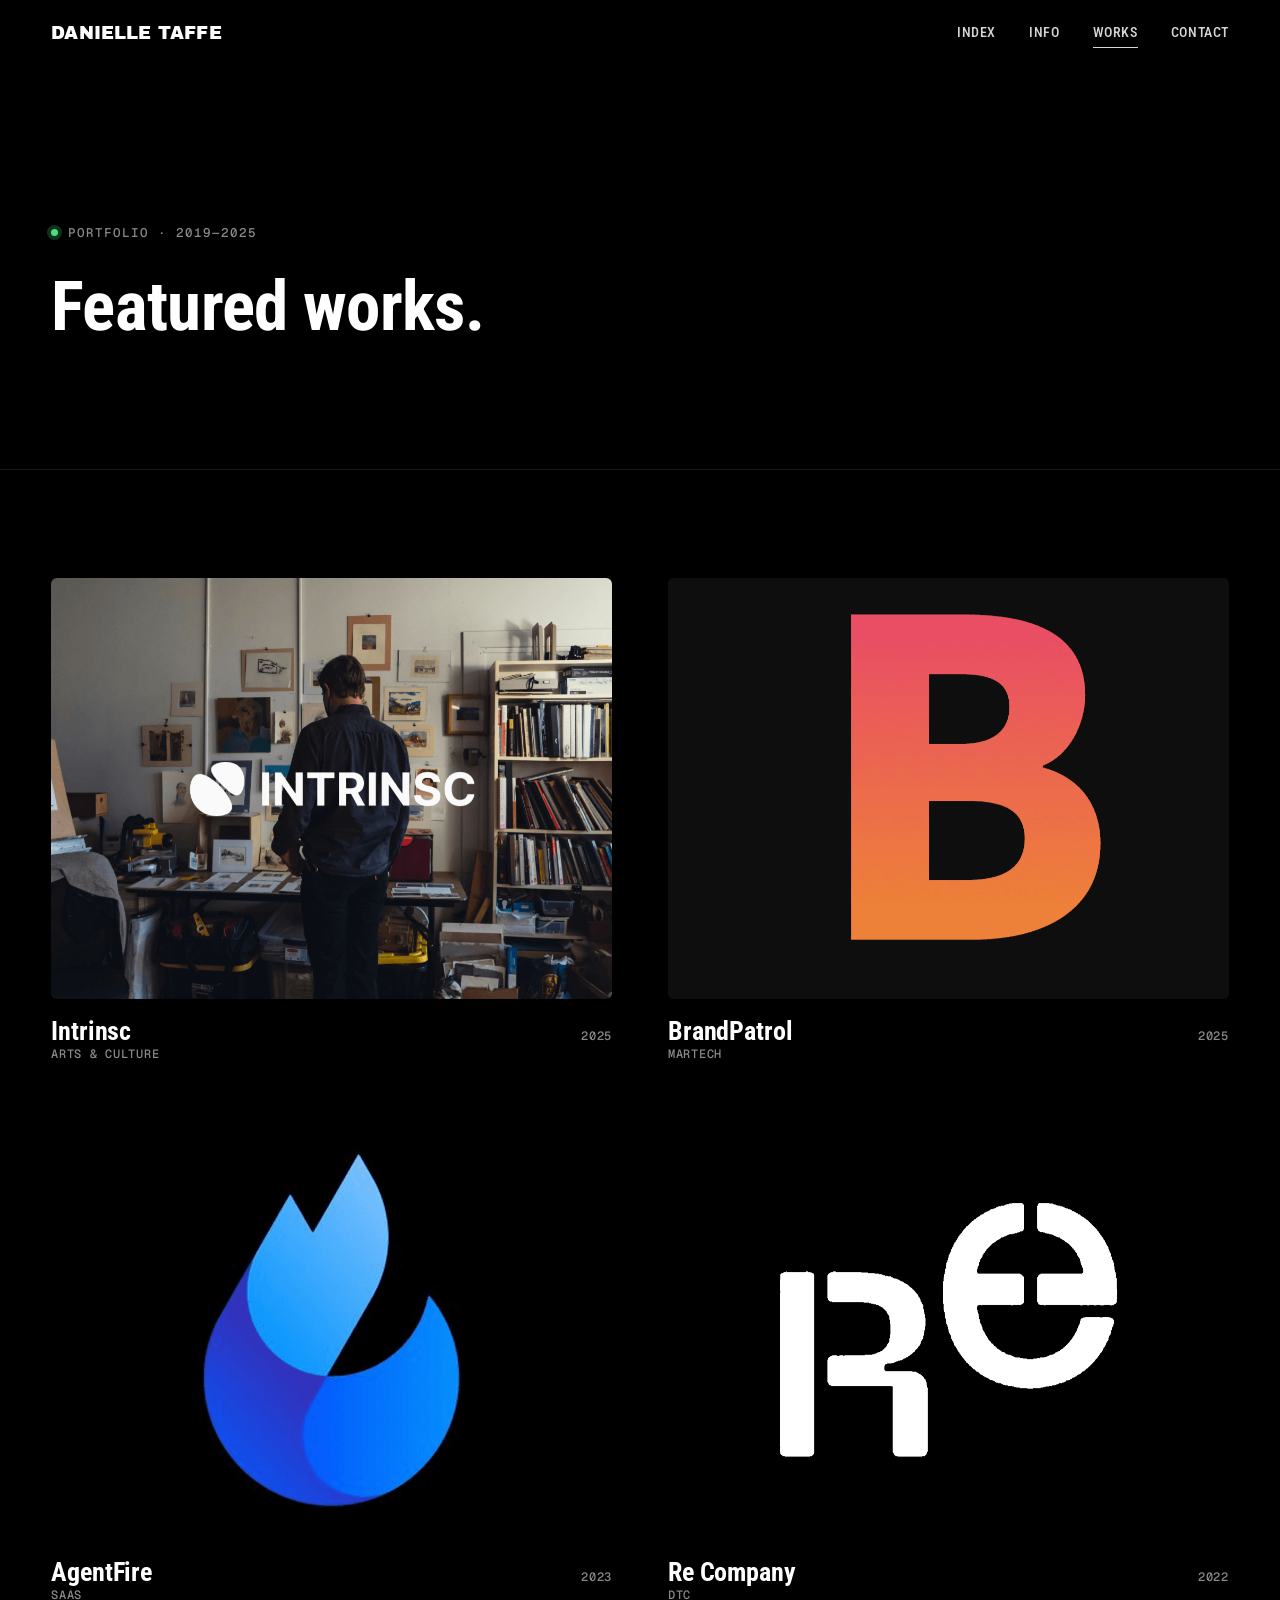
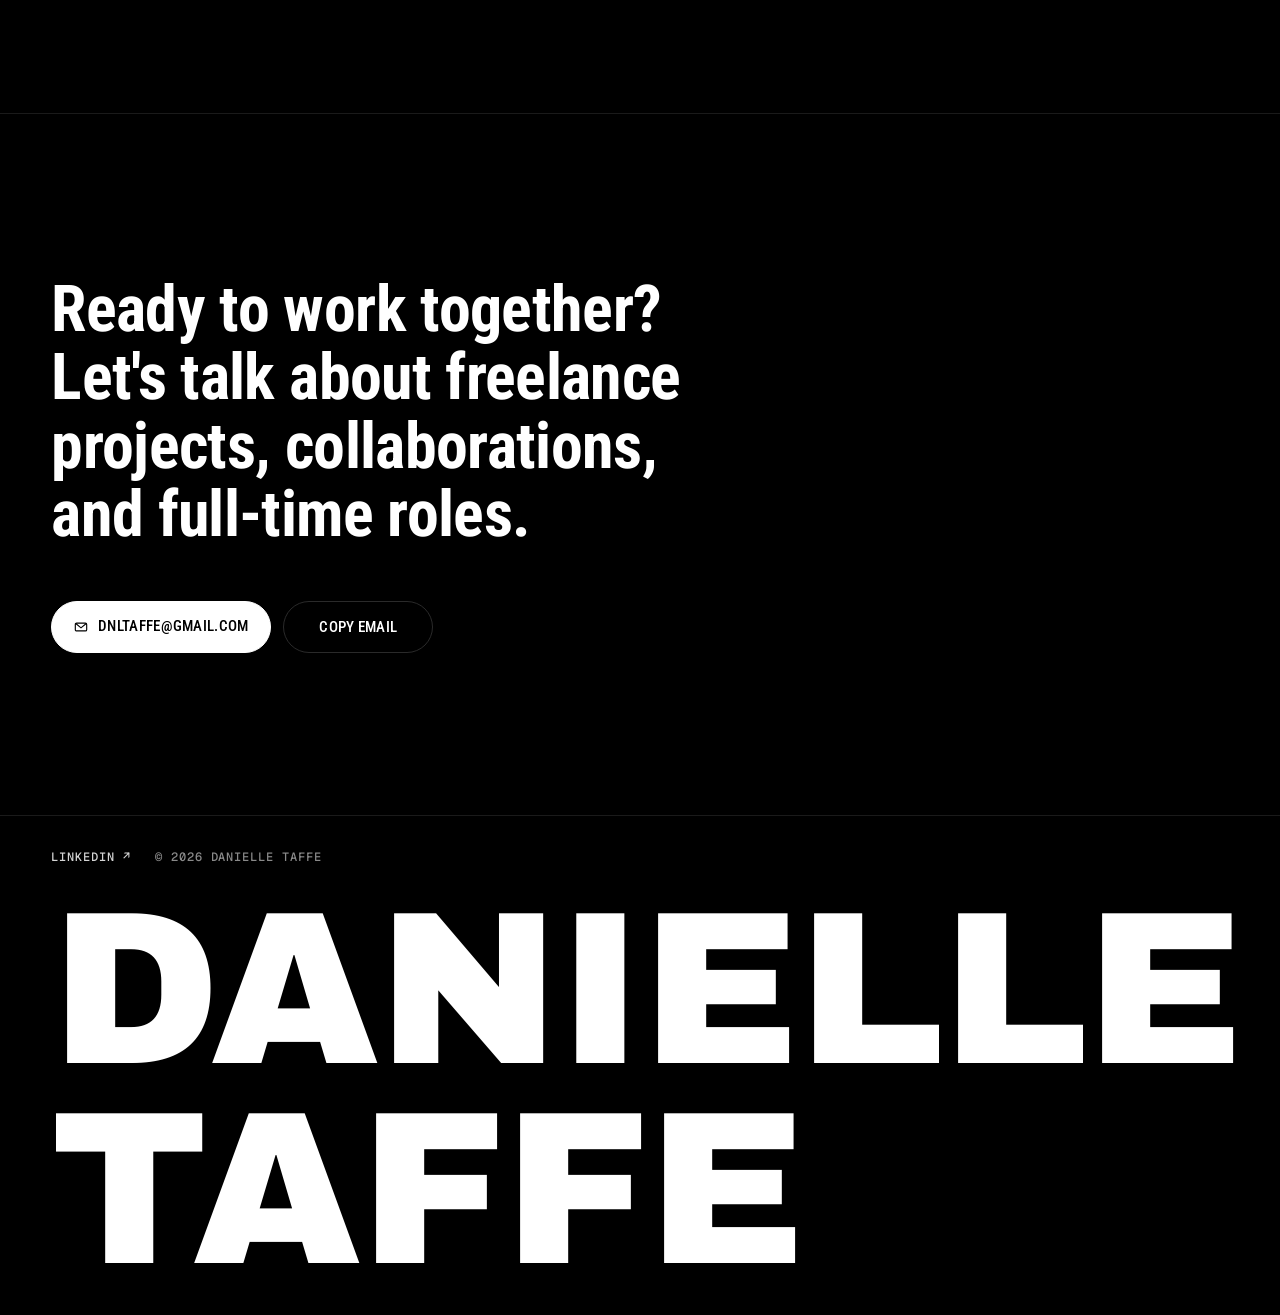
==== works.html @ b40d3409 "Add files via upload" ====
<!doctype html>
<html lang="en">
<head>
<meta charset="utf-8" />
<meta name="viewport" content="width=device-width, initial-scale=1" />
<title>Works — Danielle Taffe</title>
<meta name="description" content="Selected works by Danielle Taffe — Brand & Creative Strategist." />
<link rel="preconnect" href="https://fonts.googleapis.com" />
<link rel="preconnect" href="https://fonts.gstatic.com" crossorigin />
<link href="https://fonts.googleapis.com/css2?family=Archivo+Black&family=Roboto+Condensed:ital,wght@0,400;0,500;0,700;1,400;1,700&family=Geist+Mono:wght@400;500&display=swap" rel="stylesheet" />
<link rel="stylesheet" href="styles.css" />
</head>
<body data-screen-label="Works">

<header class="site-header">
  <div class="container nav">
    <div class="wordmark"><a href="index.html">Danielle taffe</a></div>
    <nav class="nav-links" aria-label="Primary">
      <a href="index.html">Index</a>
      <a href="info.html">Info</a>
      <a href="works.html">Works</a>
      <a href="mailto:dnltaffe@gmail.com">Contact</a>
    </nav>
  </div>
</header>

<main>
  <section class="hero">
    <div class="container">
      <p class="eyebrow reveal"><span class="dot"></span> Portfolio · 2019—2025</p>
      <h1 class="reveal" data-delay="1">Featured works.</h1>
    </div>
  </section>

  <section class="section">
    <div class="container">
      <div class="projects two-up">
        <a class="project reveal" href="works/intrinsc.html">
          <div class="project__media">
            <img src="assets/intrinsc-hero.png" alt="Intrinsc" loading="lazy" />
            <span class="project__view">View project
              <svg viewBox="0 0 12 12" fill="none" stroke="currentColor" stroke-width="1.5"><path d="M2 10L10 2M4 2h6v6"/></svg>
            </span>
          </div>
          <div class="project__meta">
            <div>
              <div class="project__title">Intrinsc</div>
              <div class="project__tag">Arts & Culture</div>
            </div>
            <div class="project__year">2025</div>
          </div>
        </a>

        <a class="project reveal" data-delay="1" href="works/brandpatrol.html">
          <div class="project__media">
            <img src="assets/brandpatrol-thumb.png" alt="BrandPatrol" loading="lazy" />
            <span class="project__view">View project
              <svg viewBox="0 0 12 12" fill="none" stroke="currentColor" stroke-width="1.5"><path d="M2 10L10 2M4 2h6v6"/></svg>
            </span>
          </div>
          <div class="project__meta">
            <div>
              <div class="project__title">BrandPatrol</div>
              <div class="project__tag">Martech</div>
            </div>
            <div class="project__year">2025</div>
          </div>
        </a>

        <a class="project reveal" data-delay="2" href="works/agentfire.html">
          <div class="project__media">
            <img src="assets/agentfire-thumb.png" alt="AgentFire" loading="lazy" />
            <span class="project__view">View project
              <svg viewBox="0 0 12 12" fill="none" stroke="currentColor" stroke-width="1.5"><path d="M2 10L10 2M4 2h6v6"/></svg>
            </span>
          </div>
          <div class="project__meta">
            <div>
              <div class="project__title">AgentFire</div>
              <div class="project__tag">SaaS</div>
            </div>
            <div class="project__year">2023</div>
          </div>
        </a>

        <a class="project reveal" data-delay="3" href="works/re-company.html">
          <div class="project__media">
            <img src="assets/recompany-thumb.png" alt="Re Company" loading="lazy" />
            <span class="project__view">View project
              <svg viewBox="0 0 12 12" fill="none" stroke="currentColor" stroke-width="1.5"><path d="M2 10L10 2M4 2h6v6"/></svg>
            </span>
          </div>
          <div class="project__meta">
            <div>
              <div class="project__title">Re Company</div>
              <div class="project__tag">DTC</div>
            </div>
            <div class="project__year">2022</div>
          </div>
        </a>
      </div>
    </div>
  </section>

  <section class="contact">
    <div class="container">
      <h2 class="reveal">Ready to work together? Let's talk about freelance projects, collaborations, and full-time roles.</h2>
      <div class="contact-actions reveal" data-delay="1">
        <a href="mailto:dnltaffe@gmail.com" class="btn">
          <svg class="icon-mail" viewBox="0 0 16 16" fill="none" stroke="currentColor" stroke-width="1.3"><rect x="1.5" y="3.5" width="13" height="9" rx="1.5"/><path d="M2 4l6 5 6-5"/></svg>
          dnltaffe@gmail.com
        </a>
        <button class="btn btn--ghost copy-btn" data-copy-email="dnltaffe@gmail.com" type="button">
          <span class="label-default">Copy email</span>
          <span class="label-copied">Copied ✓</span>
        </button>
      </div>
    </div>
  </section>
</main>

<footer class="site-footer">
  <div class="container">
    <div class="footer-inner">
      <div class="footer-meta">
        <a href="https://www.linkedin.com/in/danielletaffe/" target="_blank" rel="noopener">LinkedIn ↗</a>
        <span>© 2026 Danielle Taffe</span>
      </div>
    </div>
    <div class="wordmark-lg">Danielle taffe</div>
  </div>
</footer>

<script src="main.js"></script>
</body>
</html>
---- styles.css ----
/* ============================================================
   Danielle Taffe — Portfolio
   Dark theme · Roboto Condensed · Archivo Black wordmark
   ============================================================ */
:root {
  /* Color */
  --bg:        #000;
  --bg-2:      #0e0e0e;
  --bg-3:      #161616;
  --fg:        #ffffff;
  --fg-2:      #d5d5d5;
  --muted:     #8a8a8a;
  --rule:      #2a2a2a;
  --rule-soft: #1a1a1a;
  --inverse:   #000;
  --invbg:     #fff;
  --accent-green: #4ade80;

  /* Type */
  --display: "Archivo Black", "Helvetica Neue", Arial, sans-serif;
  --sans:    "Roboto Condensed", ui-sans-serif, system-ui, -apple-system, "Helvetica Neue", Arial, sans-serif;
  --mono:    "Geist Mono", ui-monospace, "SF Mono", Menlo, monospace;

  /* Sizing */
  --container: 1320px;
  --pad-x: clamp(20px, 4vw, 56px);
  --gap-row: clamp(80px, 12vh, 180px);

  /* Motion */
  --ease:     cubic-bezier(.2,.7,.2,1);
  --ease-out: cubic-bezier(.16,1,.3,1);
}

* { box-sizing: border-box; }
html, body { margin: 0; padding: 0; }
html { -webkit-text-size-adjust: 100%; scroll-behavior: smooth; }

body {
  background: var(--bg);
  color: var(--fg);
  font-family: var(--sans);
  font-size: 17px;
  font-weight: 400;
  line-height: 1.55;
  letter-spacing: 0.005em;
  -webkit-font-smoothing: antialiased;
  text-rendering: optimizeLegibility;
}

img, video { max-width: 100%; height: auto; display: block; }
a { color: inherit; text-decoration: none; }

::selection { background: var(--fg); color: var(--bg); }

.container {
  width: 100%;
  max-width: var(--container);
  margin: 0 auto;
  padding-inline: var(--pad-x);
}

/* ============================================================
   Header
   ============================================================ */
.site-header {
  position: sticky;
  top: 0;
  z-index: 50;
  background: color-mix(in oklab, var(--bg) 88%, transparent);
  backdrop-filter: saturate(140%) blur(14px);
  -webkit-backdrop-filter: saturate(140%) blur(14px);
  border-bottom: 1px solid transparent;
  transition: border-color .3s var(--ease);
}
.site-header.scrolled { border-bottom-color: var(--rule); }

.nav {
  display: flex;
  align-items: center;
  justify-content: space-between;
  padding-block: 18px;
}
.wordmark {
  font-family: var(--display);
  font-weight: 400; /* Archivo Black is single-weight, already heavy */
  font-size: clamp(15px, 1.5vw, 18px);
  letter-spacing: 0.01em;
  line-height: 1;
  text-transform: uppercase;
}
.wordmark a { display: inline-block; transition: opacity .25s var(--ease); }
.wordmark a:hover { opacity: .65; }

.nav-links {
  display: flex;
  gap: clamp(18px, 2.6vw, 36px);
  font-family: var(--sans);
  font-size: 14px;
  font-weight: 500;
  letter-spacing: 0.04em;
  text-transform: uppercase;
}
.nav-links a {
  position: relative;
  padding-block: 4px;
  color: var(--fg-2);
  transition: color .25s var(--ease);
}
.nav-links a::after {
  content: "";
  position: absolute;
  left: 0; right: 0; bottom: 0;
  height: 1px;
  background: currentColor;
  transform: scaleX(0);
  transform-origin: left;
  transition: transform .35s var(--ease-out);
}
.nav-links a:hover { color: var(--fg); }
.nav-links a:hover::after,
.nav-links a.is-active::after { transform: scaleX(1); }

/* ============================================================
   Type — headings system (all Roboto Condensed bold)
   ============================================================ */
h1, h2, h3, h4, h5, h6 {
  font-family: var(--sans);
  font-weight: 700;
  line-height: 1.08;
  letter-spacing: -0.005em;
  margin: 0;
  color: var(--fg);
  text-wrap: balance;
}
em { font-style: italic; color: var(--fg-2); }
strong { font-weight: 700; color: var(--fg); }

/* ============================================================
   Hero
   ============================================================ */
.hero {
  padding-top: clamp(80px, 16vh, 180px);
  padding-bottom: clamp(80px, 14vh, 160px);
}
.hero h1 {
  font-size: clamp(40px, 5.4vw, 72px);
  font-weight: 700;
  line-height: 1.05;
  letter-spacing: -0.01em;
  max-width: 22ch;
}

.hero .eyebrow {
  display: inline-flex;
  align-items: center;
  gap: 10px;
  font-family: var(--mono);
  font-size: 12.5px;
  font-weight: 500;
  letter-spacing: 0.08em;
  text-transform: uppercase;
  color: var(--muted);
  margin-bottom: 28px;
}
.eyebrow .dot {
  width: 7px; height: 7px;
  border-radius: 999px;
  background: var(--accent-green);
  box-shadow: 0 0 0 4px color-mix(in oklab, var(--accent-green) 22%, transparent);
}

/* ============================================================
   Section heading
   ============================================================ */
.section { padding-block: var(--gap-row); border-top: 1px solid var(--rule-soft); }
.section:first-of-type { border-top: 0; }

.section-head {
  display: grid;
  grid-template-columns: 1fr;
  gap: 18px;
  margin-bottom: clamp(40px, 6vh, 72px);
}
@media (min-width: 820px) {
  .section-head { grid-template-columns: 1fr 2fr; align-items: end; }
}
.section-label {
  font-family: var(--mono);
  font-size: 12.5px;
  font-weight: 500;
  letter-spacing: 0.08em;
  text-transform: uppercase;
  color: var(--muted);
}
.section-title {
  font-size: clamp(32px, 4vw, 48px);
  font-weight: 700;
  line-height: 1.08;
  letter-spacing: -0.01em;
}

/* ============================================================
   Project list
   ============================================================ */
.projects { display: grid; grid-template-columns: 1fr; gap: clamp(32px, 5vw, 56px); }
@media (min-width: 720px) {
  .projects.two-up { grid-template-columns: 1fr 1fr; }
}

.project {
  display: block;
  position: relative;
}
.project__media {
  position: relative;
  overflow: hidden;
  background: var(--bg-2);
  border-radius: 6px;
  aspect-ratio: 4/3;
}
.project__media img,
.project__media video {
  width: 100%;
  height: 100%;
  object-fit: cover;
  transition: transform 1.1s var(--ease-out), filter .6s var(--ease);
  will-change: transform;
}
.project:hover .project__media img,
.project:hover .project__media video { transform: scale(1.035); }

.project__meta {
  display: flex;
  align-items: baseline;
  justify-content: space-between;
  gap: 16px;
  margin-top: 18px;
  font-size: 15px;
  color: var(--fg-2);
}
.project__title {
  font-family: var(--sans);
  font-weight: 700;
  font-size: clamp(22px, 2vw, 26px);
  letter-spacing: -0.005em;
  color: var(--fg);
  line-height: 1.1;
}
.project__tag, .project__year {
  font-family: var(--mono);
  font-size: 12px;
  font-weight: 500;
  letter-spacing: 0.06em;
  text-transform: uppercase;
  color: var(--muted);
}
.project__tags { display: flex; gap: 14px; }

.project__view {
  position: absolute;
  inset: auto auto 16px 16px;
  display: inline-flex;
  align-items: center;
  gap: 8px;
  padding: 8px 14px;
  background: color-mix(in oklab, var(--fg) 92%, transparent);
  color: var(--bg);
  backdrop-filter: blur(8px);
  border-radius: 999px;
  font-family: var(--mono);
  font-size: 11.5px;
  font-weight: 500;
  letter-spacing: 0.08em;
  text-transform: uppercase;
  transform: translateY(8px);
  opacity: 0;
  transition: transform .5s var(--ease-out), opacity .35s var(--ease);
}
.project:hover .project__view { transform: translateY(0); opacity: 1; }
.project__view svg { width: 11px; height: 11px; }

/* ============================================================
   About / Info
   ============================================================ */
.about-grid {
  display: grid;
  grid-template-columns: 1fr;
  gap: clamp(40px, 6vw, 72px);
  align-items: start;
}
@media (min-width: 940px) {
  .about-grid { grid-template-columns: 1.15fr 1fr; }
}
.about-copy p {
  font-family: var(--sans);
  font-weight: 400;
  font-size: clamp(18px, 1.6vw, 22px);
  line-height: 1.5;
  letter-spacing: 0;
  margin: 0 0 1.2em;
  color: var(--fg-2);
  text-wrap: pretty;
  max-width: 38ch;
}
.about-copy p:last-child { margin-bottom: 0; }

.about-media { display: grid; gap: 16px; }
.about-media img {
  width: 100%;
  border-radius: 6px;
  aspect-ratio: 4/3;
  object-fit: cover;
  background: var(--bg-2);
}

/* Stats */
.stats {
  display: grid;
  grid-template-columns: repeat(3, 1fr);
  gap: 24px;
  margin-top: 56px;
  border-top: 1px solid var(--rule-soft);
  padding-top: 32px;
}
.stat__num {
  font-family: var(--sans);
  font-weight: 700;
  font-size: clamp(36px, 4.6vw, 56px);
  line-height: 1;
  letter-spacing: -0.02em;
}
.stat__label {
  margin-top: 8px;
  font-family: var(--mono);
  font-size: 12px;
  font-weight: 500;
  letter-spacing: 0.08em;
  text-transform: uppercase;
  color: var(--muted);
}

/* Capabilities list */
.cap-list { list-style: none; padding: 0; margin: 0; }
.cap-list li {
  display: flex;
  align-items: baseline;
  justify-content: space-between;
  gap: 24px;
  padding-block: 22px;
  border-top: 1px solid var(--rule-soft);
  font-family: var(--sans);
  font-weight: 700;
  font-size: clamp(24px, 2.8vw, 34px);
  letter-spacing: -0.005em;
  line-height: 1.1;
  transition: padding .35s var(--ease);
  cursor: default;
}
.cap-list li:last-child { border-bottom: 1px solid var(--rule-soft); }
.cap-list li .num {
  font-family: var(--mono);
  font-weight: 500;
  font-size: 12px;
  letter-spacing: 0.08em;
  color: var(--muted);
  text-transform: uppercase;
}
.cap-list li:hover { padding-left: 14px; }

/* Experience list */
.exp-list { list-style: none; padding: 0; margin: 0; }
.exp-list li {
  display: grid;
  grid-template-columns: 1fr;
  gap: 6px;
  padding-block: 22px;
  border-top: 1px solid var(--rule-soft);
}
@media (min-width: 720px) {
  .exp-list li {
    grid-template-columns: 1.4fr 1fr 0.6fr;
    align-items: baseline;
    gap: 24px;
  }
}
.exp-list li:last-child { border-bottom: 1px solid var(--rule-soft); }
.exp-role {
  font-family: var(--sans);
  font-weight: 700;
  font-size: clamp(20px, 2.2vw, 26px);
  letter-spacing: -0.005em;
  line-height: 1.15;
}
.exp-company { color: var(--fg-2); font-size: 16px; }
.exp-years {
  font-family: var(--mono);
  font-size: 12.5px;
  font-weight: 500;
  letter-spacing: 0.06em;
  text-transform: uppercase;
  color: var(--muted);
}
@media (min-width: 720px) {
  .exp-years { text-align: right; }
}

/* ============================================================
   Contact / Footer CTA
   ============================================================ */
.contact {
  padding-block: clamp(120px, 18vh, 220px);
  border-top: 1px solid var(--rule-soft);
}
.contact h2 {
  font-family: var(--sans);
  font-weight: 700;
  font-size: clamp(34px, 5vw, 64px);
  line-height: 1.07;
  letter-spacing: -0.01em;
  margin: 0 0 .8em;
  max-width: 22ch;
}
.contact-actions {
  display: flex;
  flex-wrap: wrap;
  gap: 12px;
  margin-top: 28px;
}

.btn {
  display: inline-flex;
  align-items: center;
  gap: 10px;
  padding: 14px 22px;
  font-family: var(--sans);
  font-weight: 500;
  font-size: 14.5px;
  letter-spacing: 0.02em;
  text-transform: uppercase;
  border-radius: 999px;
  border: 1px solid var(--fg);
  background: var(--fg);
  color: var(--bg);
  cursor: pointer;
  transition: background .25s var(--ease), color .25s var(--ease), transform .25s var(--ease);
}
.btn:hover { transform: translateY(-1px); }
.btn--ghost {
  background: transparent;
  color: var(--fg);
  border-color: var(--rule);
}
.btn--ghost:hover { border-color: var(--fg); }

.btn .icon-mail { width: 14px; height: 14px; }

/* Copy button states */
.copy-btn { position: relative; min-width: 150px; justify-content: center; }
.copy-btn span { transition: opacity .25s var(--ease), transform .3s var(--ease); }
.copy-btn .label-default { display: inline-block; }
.copy-btn .label-copied {
  position: absolute;
  left: 0; right: 0;
  opacity: 0;
  transform: translateY(6px);
}
.copy-btn.is-copied .label-default { opacity: 0; transform: translateY(-6px); }
.copy-btn.is-copied .label-copied { opacity: 1; transform: translateY(0); }

/* ============================================================
   Footer
   ============================================================ */
.site-footer {
  padding-block: 32px 24px;
  border-top: 1px solid var(--rule-soft);
}
.footer-inner {
  display: flex;
  align-items: flex-end;
  justify-content: space-between;
  gap: 24px;
  flex-wrap: wrap;
}
.site-footer .wordmark-lg {
  font-family: var(--display) !important;
  font-weight: 400;
  font-size: clamp(56px, 17vw, 220px);
  line-height: .92;
  letter-spacing: -0.005em;
  text-transform: uppercase;
  margin: 24px 0 0;
  color: var(--fg);
  /* Tighten the letter to the very edges for that nameplate feel */
}
.footer-meta {
  display: flex;
  gap: 24px;
  font-family: var(--mono);
  font-size: 12px;
  font-weight: 500;
  letter-spacing: 0.08em;
  text-transform: uppercase;
  color: var(--muted);
}
.footer-meta a { color: var(--fg-2); }
.footer-meta a:hover { color: var(--fg); }

/* ============================================================
   Case study (project page)
   ============================================================ */
.case-hero {
  padding-top: clamp(40px, 8vh, 80px);
  padding-bottom: clamp(40px, 5vh, 64px);
}
.case-hero__media {
  background: var(--bg-2);
  border-radius: 8px;
  overflow: hidden;
  aspect-ratio: 4/3;
  margin: 0;
}
.case-hero__media img { width: 100%; height: 100%; object-fit: cover; }

.case-meta {
  display: grid;
  grid-template-columns: 1fr;
  gap: 24px;
  padding-block: 48px;
  border-top: 1px solid var(--rule-soft);
  border-bottom: 1px solid var(--rule-soft);
}
@media (min-width: 820px) {
  .case-meta { grid-template-columns: 1.4fr 1fr 1fr auto; align-items: start; }
}
.case-meta__block .label {
  font-family: var(--mono);
  font-size: 11.5px;
  font-weight: 500;
  letter-spacing: 0.08em;
  text-transform: uppercase;
  color: var(--muted);
  margin-bottom: 14px;
}
.case-meta__block .value {
  font-family: var(--sans);
  font-weight: 700;
  font-size: 20px;
  line-height: 1.2;
  letter-spacing: -0.005em;
}
.case-meta__deliverables {
  display: flex;
  flex-wrap: wrap;
  gap: 8px;
}
.deliverable {
  font-family: var(--sans);
  font-size: 13px;
  font-weight: 500;
  padding: 6px 12px;
  border: 1px solid var(--rule);
  border-radius: 999px;
  color: var(--fg-2);
}

.case-body { padding-block: clamp(72px, 12vh, 120px); }
.case-body__inner { max-width: 760px; margin: 0 auto; }
.case-body h3 {
  font-family: var(--sans);
  font-weight: 700;
  font-size: clamp(26px, 3vw, 34px);
  letter-spacing: -0.005em;
  margin: 2.2em 0 .6em;
  line-height: 1.15;
}
.case-body h3:first-child { margin-top: 0; }
.case-body p {
  font-family: var(--sans);
  font-weight: 400;
  font-size: 18px;
  line-height: 1.65;
  color: var(--fg-2);
  margin: 0 0 1.2em;
  text-wrap: pretty;
}
.case-body p em { color: var(--fg); font-style: italic; }
.case-body p strong { color: var(--fg); font-weight: 700; }

.case-figure {
  margin: clamp(56px, 9vh, 96px) 0;
}
.case-figure img {
  width: 100%;
  border-radius: 6px;
  background: var(--bg-2);
}
.case-figure--full {
  margin-inline: calc(50% - 50vw + var(--pad-x));
  max-width: calc(100vw - 2 * var(--pad-x));
}
@media (min-width: 1320px) {
  .case-figure--full {
    margin-inline: calc(-1 * (var(--container) - 760px) / 2);
    max-width: var(--container);
  }
}
.case-figure figcaption {
  font-family: var(--mono);
  font-size: 12px;
  letter-spacing: 0.06em;
  text-transform: uppercase;
  color: var(--muted);
  margin-top: 14px;
}

.case-figure--pair {
  display: grid;
  gap: 16px;
}
@media (min-width: 720px) {
  .case-figure--pair { grid-template-columns: 1fr 1fr; }
}

/* Responsive video embed */
.video-embed {
  position: relative;
  width: 100%;
  aspect-ratio: 16 / 9;
  border-radius: 6px;
  overflow: hidden;
  background: #000;
}
.video-embed iframe {
  position: absolute;
  inset: 0;
  width: 100%;
  height: 100%;
  border: 0;
}

/* Next work */
.next-work { padding-block: clamp(80px, 12vh, 140px); border-top: 1px solid var(--rule-soft); }
.next-work .section-label { margin-bottom: 24px; }
.next-work a {
  display: grid;
  grid-template-columns: 1fr;
  gap: 32px;
  align-items: center;
}
@media (min-width: 820px) {
  .next-work a { grid-template-columns: 1fr 1.4fr; }
}
.next-work__media {
  overflow: hidden;
  border-radius: 6px;
  aspect-ratio: 1/1;
  background: var(--bg-2);
}
.next-work__media img {
  width: 100%; height: 100%;
  object-fit: cover;
  transition: transform 1.1s var(--ease-out);
}
.next-work a:hover .next-work__media img { transform: scale(1.04); }
.next-work__title {
  font-family: var(--display);
  font-weight: 400;
  font-size: clamp(44px, 7vw, 96px);
  line-height: 1;
  letter-spacing: 0;
  text-transform: uppercase;
  margin: 0;
}
.next-work__title .arrow {
  display: inline-block;
  font-family: var(--sans);
  font-weight: 700;
  color: var(--muted);
  transition: transform .5s var(--ease-out), color .3s var(--ease);
}
.next-work a:hover .arrow { transform: translateX(12px); color: var(--fg); }

/* ============================================================
   Scroll reveal
   ============================================================ */
.reveal {
  opacity: 0;
  transform: translateY(24px);
  transition: opacity .9s var(--ease-out), transform .9s var(--ease-out);
}
.reveal.is-in { opacity: 1; transform: none; }
.reveal[data-delay="1"] { transition-delay: .08s; }
.reveal[data-delay="2"] { transition-delay: .16s; }
.reveal[data-delay="3"] { transition-delay: .24s; }
.reveal[data-delay="4"] { transition-delay: .32s; }

@media (prefers-reduced-motion: reduce) {
  *, *::before, *::after {
    transition-duration: .001ms !important;
    animation-duration: .001ms !important;
  }
  .reveal { opacity: 1; transform: none; }
}

/* ============================================================
   Utility
   ============================================================ */
.mono { font-family: var(--mono); }
.muted { color: var(--muted); }
.sr-only {
  position: absolute; width: 1px; height: 1px; padding: 0; margin: -1px;
  overflow: hidden; clip: rect(0,0,0,0); border: 0;
}
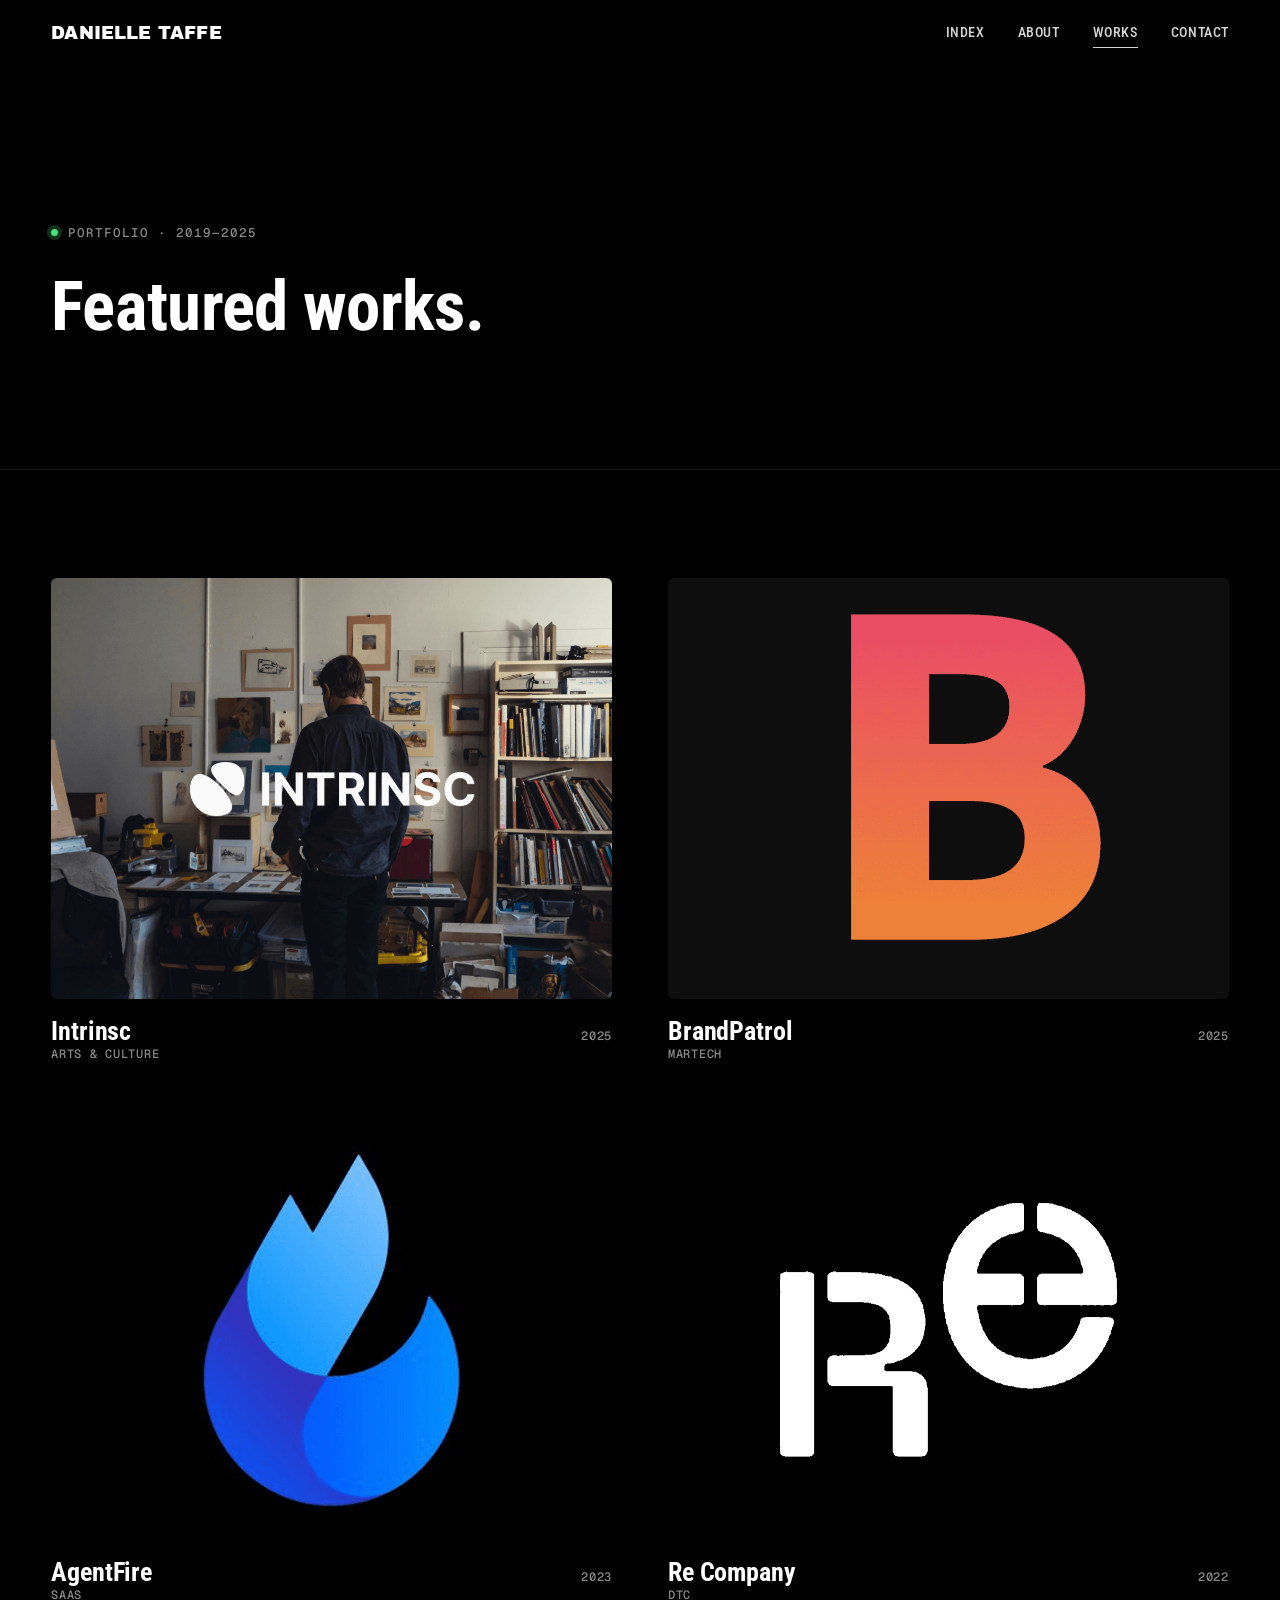
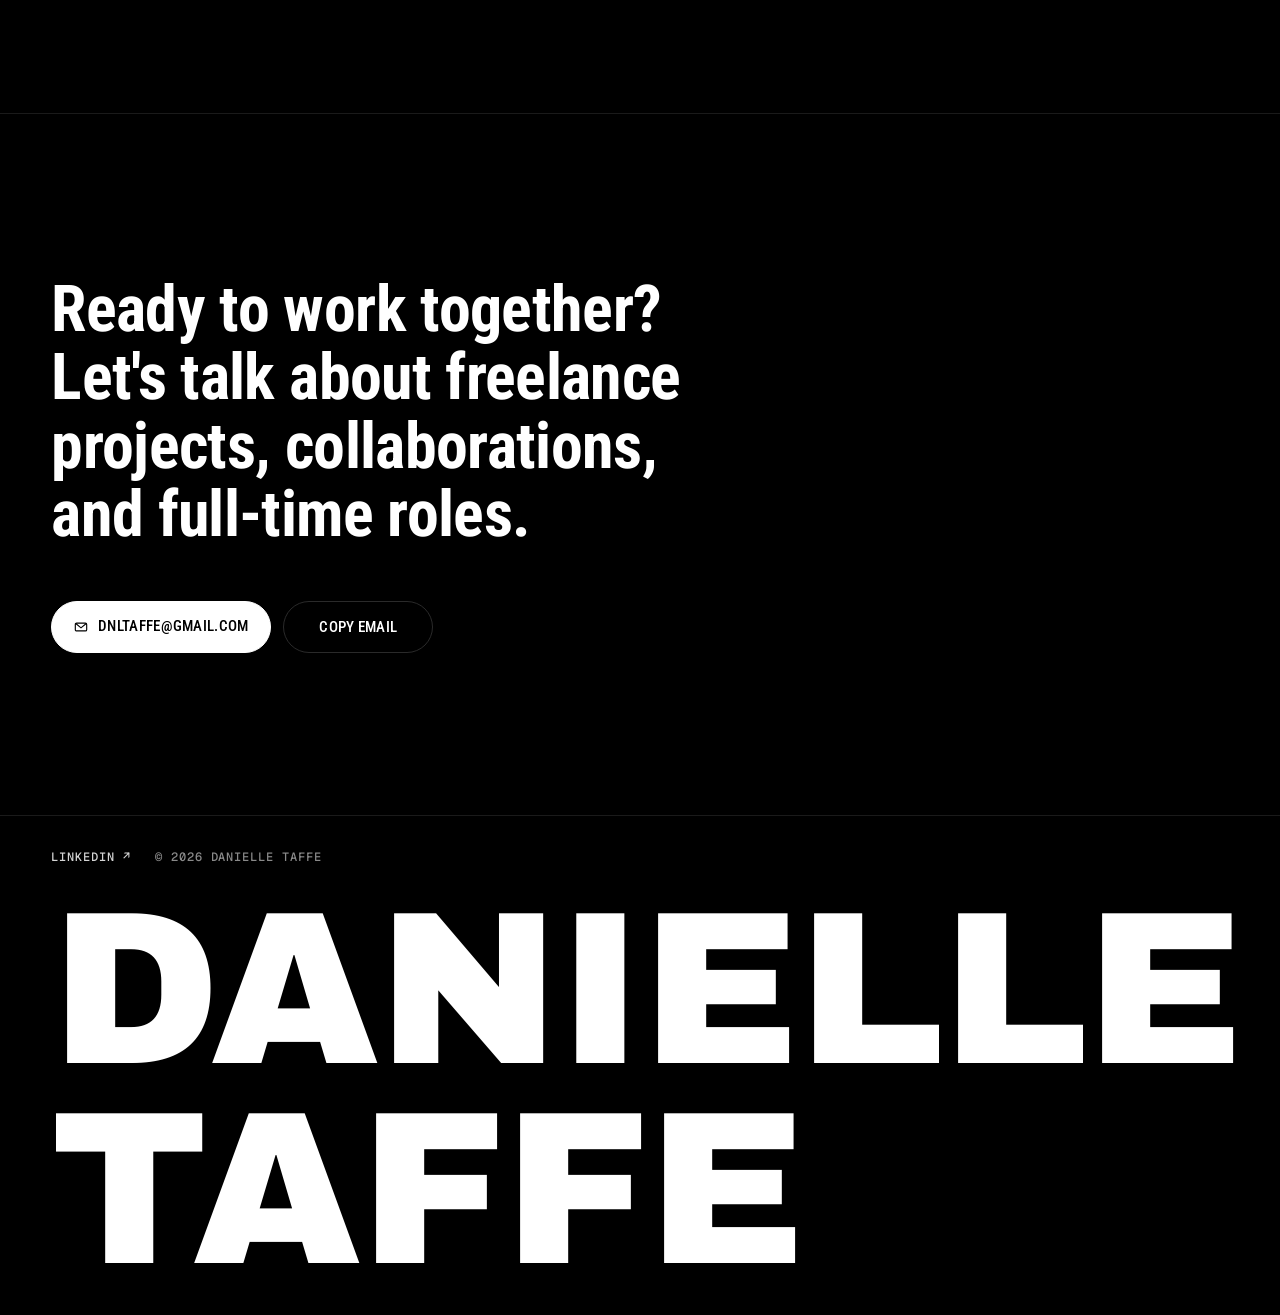
==== commit a05c9b6f: "Portfolio update" ====
--- a/works.html
+++ b/works.html
@@ -17,7 +17,7 @@
     <div class="wordmark"><a href="index.html">Danielle taffe</a></div>
     <nav class="nav-links" aria-label="Primary">
       <a href="index.html">Index</a>
-      <a href="info.html">Info</a>
+      <a href="index.html#info">About</a>
       <a href="works.html">Works</a>
       <a href="mailto:dnltaffe@gmail.com">Contact</a>
     </nav>
--- a/styles.css
+++ b/styles.css
@@ -289,7 +289,7 @@
   align-items: start;
 }
 @media (min-width: 940px) {
-  .about-grid { grid-template-columns: 1.15fr 1fr; }
+  .about-grid { grid-template-columns: minmax(0,1fr) 280px; gap: 56px; }
 }
 .about-copy p {
   font-family: var(--sans);
@@ -304,7 +304,7 @@
 }
 .about-copy p:last-child { margin-bottom: 0; }
 
-.about-media { display: grid; gap: 16px; }
+.about-media { display: grid; gap: 16px; max-width: 280px; }
 .about-media img {
   width: 100%;
   border-radius: 6px;
@@ -312,6 +312,7 @@
   object-fit: cover;
   background: var(--bg-2);
 }
+.about-media img:first-child { aspect-ratio: 4/5; object-position: 50% 30%; }
 
 /* Stats */
 .stats {
@@ -586,39 +587,44 @@
 .case-body p em { color: var(--fg); font-style: italic; }
 .case-body p strong { color: var(--fg); font-weight: 700; }
 
+/* All case figures share a single max-width so the left/right edges of
+   text and images line up. Pair and Full are visually identical in width;
+   pair simply splits the same column into two equal cells. */
 .case-figure {
-  margin: clamp(56px, 9vh, 96px) 0;
+  margin: clamp(56px, 9vh, 96px) auto;
+  max-width: 960px;
 }
 .case-figure img {
   width: 100%;
   border-radius: 6px;
   background: var(--bg-2);
+  display: block;
 }
 .case-figure--full {
-  margin-inline: calc(50% - 50vw + var(--pad-x));
-  max-width: calc(100vw - 2 * var(--pad-x));
-}
-@media (min-width: 1320px) {
-  .case-figure--full {
-    margin-inline: calc(-1 * (var(--container) - 760px) / 2);
-    max-width: var(--container);
-  }
-}
-.case-figure figcaption {
-  font-family: var(--mono);
-  font-size: 12px;
-  letter-spacing: 0.06em;
-  text-transform: uppercase;
-  color: var(--muted);
-  margin-top: 14px;
-}
-
+  /* explicit override — same as default but kept for HTML clarity */
+  max-width: 960px;
+  margin-inline: auto;
+}
 .case-figure--pair {
   display: grid;
   gap: 16px;
 }
+.case-figure--pair > figure {
+  /* CRITICAL: kill the browser default <figure> margin (1em 40px) that
+     would otherwise shrink each grid cell's content by 80px. */
+  margin: 0;
+  width: 100%;
+}
 @media (min-width: 720px) {
   .case-figure--pair { grid-template-columns: 1fr 1fr; }
+}
+.case-figure figcaption {
+  font-family: var(--mono);
+  font-size: 12px;
+  letter-spacing: 0.06em;
+  text-transform: uppercase;
+  color: var(--muted);
+  margin-top: 14px;
 }
 
 /* Responsive video embed */
